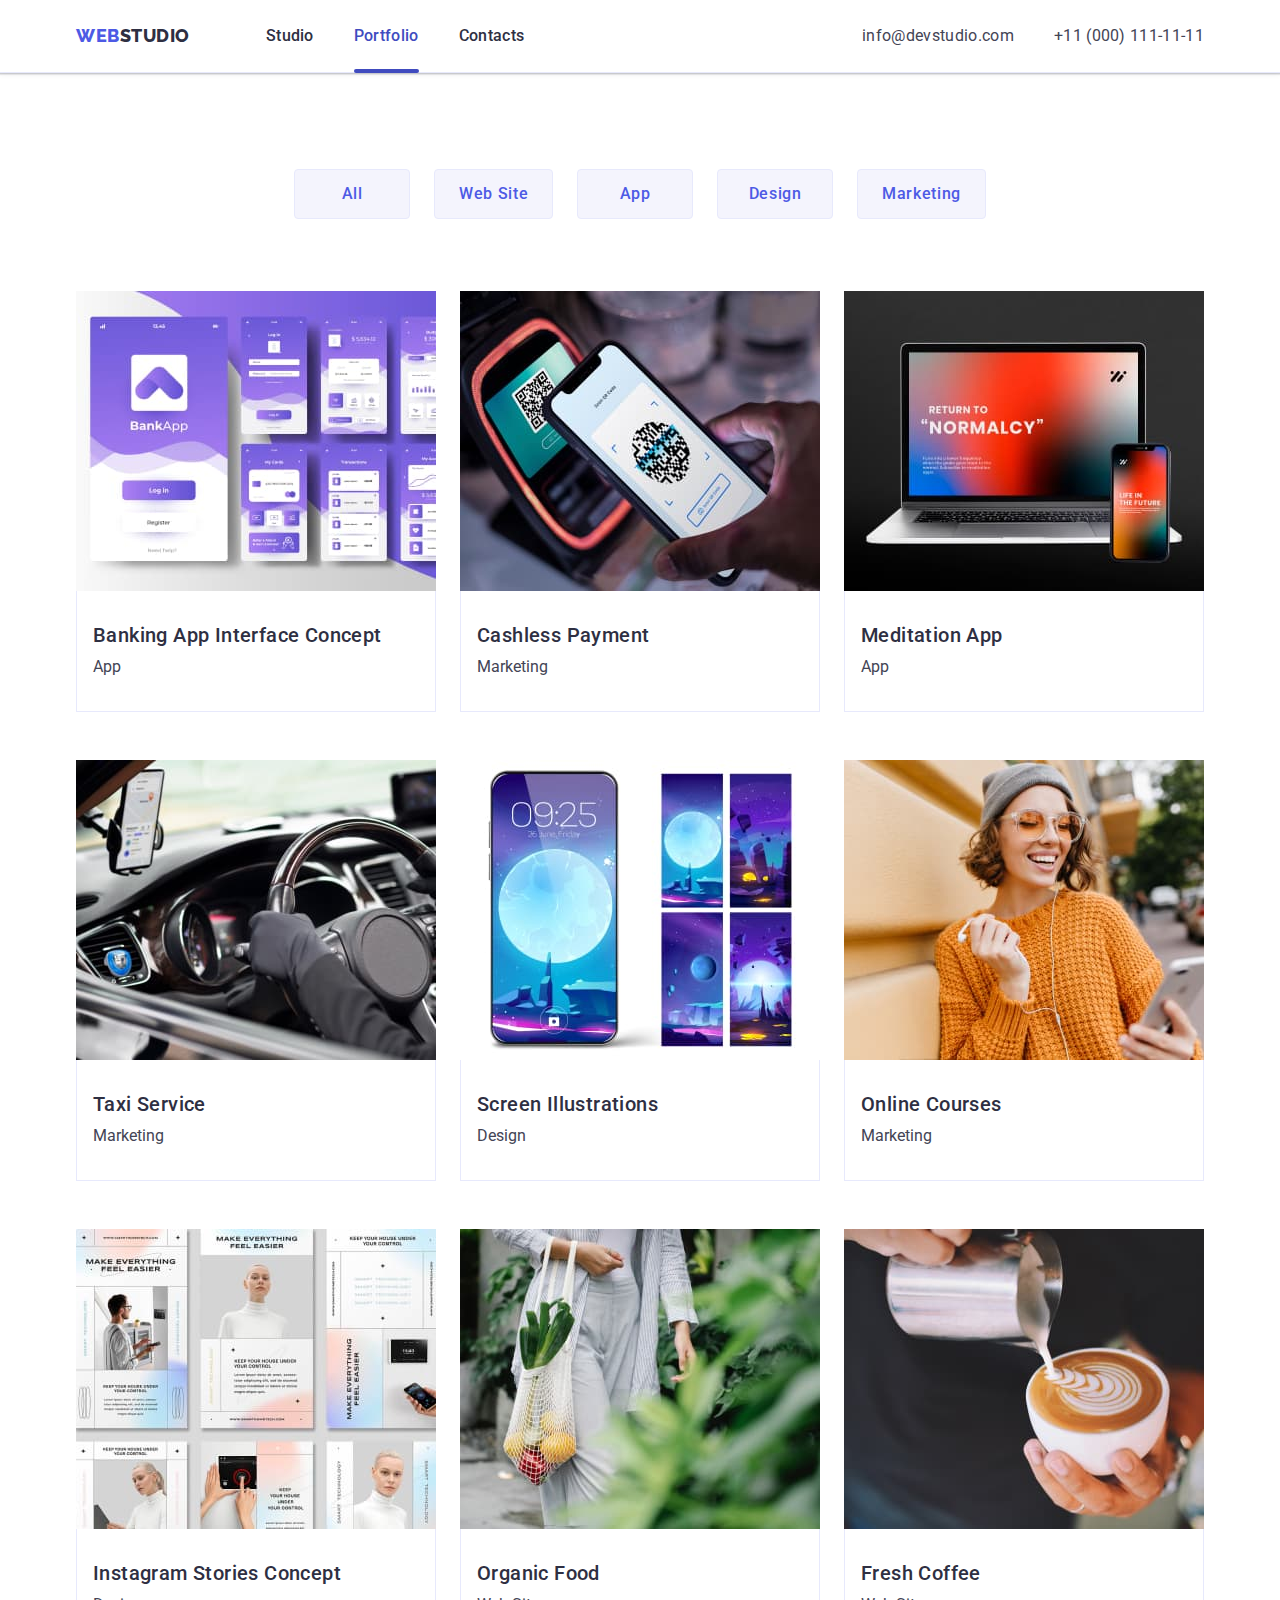
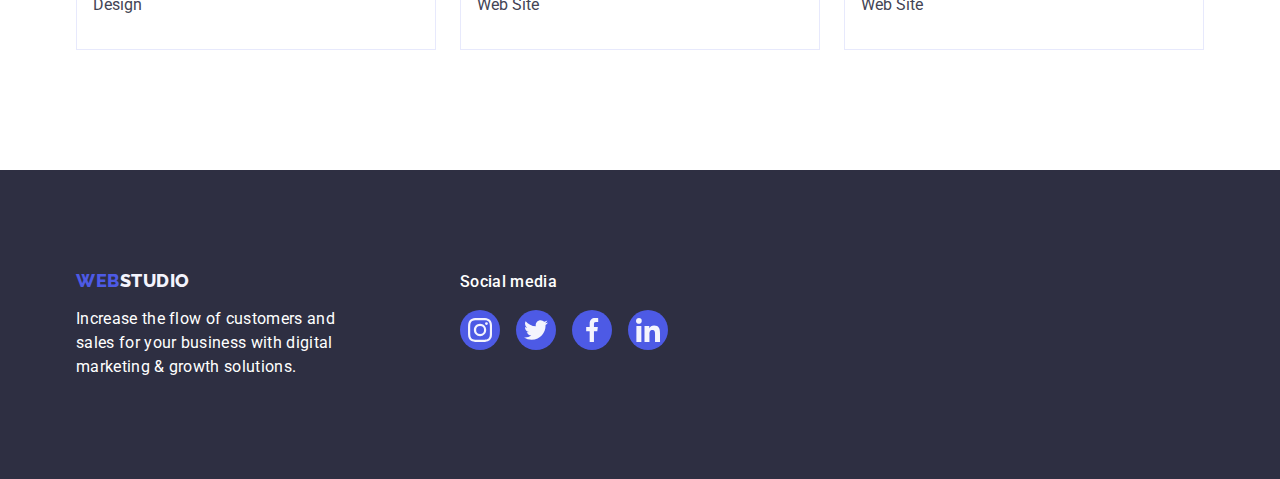
==== portfolio.html @ 67661bf7 "Initial commit" ====
<!DOCTYPE html>
<html lang="en">
  <head>
    <meta charset="UTF-8" />
    <meta name="viewport" content="width=device-width, initial-scale=1.0" />
    <title>Web studio</title>
    <!--Normalizer-->
    <link
      rel="stylesheet"
      href="https://cdn.jsdelivr.net/npm/modern-normalize@2.0.0/modern-normalize.min.css"
    />
    <!--activation css-->
    <link rel="stylesheet" href="./css/styles.css" />
    <!--activation ralewey+roboto-->
    <link rel="preconnect" href="https://fonts.googleapis.com" />
    <link rel="preconnect" href="https://fonts.gstatic.com" crossorigin />
    <link
      href="https://fonts.googleapis.com/css2?family=Raleway:wght@800&family=Roboto:wght@400;500;700;900&display=swap"
      rel="stylesheet"
    />
  </head>
  <body>
    <header class="page-header">
      <div class="header-container container">
        <nav class="nav-adress">
          <!--logo-->
          <a class="logo link" href="./index.html"
            >Web<span class="logo-header">Studio</span></a
          >
          <ul class="header-nav-list list">
            <!--navigation menu-->
            <li>
              <a class="header-nav-menu link" href="./index.html">Studio</a>
            </li>
            <li>
              <a class="header-nav-menu current link" href="./portfolio.html"
                >Portfolio</a
              >
            </li>
            <li><a class="header-nav-menu link" href="">Contacts</a></li>
          </ul>
        </nav>
        <address class="adress">
          <ul class="adress-list list">
            <li>
              <a class="adress-link link" href="mailto:info@devstudio.com"
                >info@devstudio.com</a
              >
            </li>
            <li>
              <a class="adress-link link" href="tel:+110001111111"
                >+11 (000) 111-11-11</a
              >
            </li>
          </ul>
        </address>
      </div>
    </header>
    <main>
      <section class="portfoio-section">
        <div class="container card">
          <h1 class="visually-hidden">item navigation</h1>
          <ul class="nav-button-list list">
            <!--button navigation-->
            <li class="button-item">
              
              <button class="button-filters" type="button">All</button>
            </li>

            <li class="button-item">
              
              <button class="button-filters" type="button">Web Site</button>
            </li>

            <li class="button-item">
              
              <button class="button-filters" type="button">App</button>
            </li>
            <li class="button-item">
              
              <button class="button-filters" type="button">Design</button>
            </li>
            <li class="button-item">
              
              <button class="button-filters" type="button">Marketing</button>
            </li>
          </ul>

          <ul class="portfolio-list list">
            <li class="portfolio-picture">
              <a class="portfolio link" href="">
                <div class="portfolio-top-wrap">
                  <img
                    src="./images/ProjectCard1/img1.jpg"
                    alt="photo of banking app"
                    width="360"
                    height="300"
                  />
                  <p class="portfolio-top-text">
                    14 Stylish and User-Friendly App Design Concepts · Task
                    Manager App · Calorie Tracker App · Exotic Fruit Ecommerce
                    App · Cloud Storage App
                  </p>
                </div>

                <div class="card-content">
                  <h2 class="portfolio-caption">
                    Banking App Interface Concept
                  </h2>
                  <p class="portfolio-subtitle">App</p>
                </div></a
              >
            </li>
            <li class="portfolio-picture">
              <a class="portfolio link" href="">
                <div class="portfolio-top-wrap">
                  <img
                    src="./images/ProjectCard1/img2.jpg"
                    alt="photo of telefon payment"
                    width="360"
                    height="300"
                  />
                  <p class="portfolio-top-text">
                    14 Stylish and User-Friendly App Design Concepts · Task
                    Manager App · Calorie Tracker App · Exotic Fruit Ecommerce
                    App · Cloud Storage App
                  </p>
                </div>
                <div class="card-content">
                  <h2 class="portfolio-caption">Cashless Payment</h2>
                  <p class="portfolio-subtitle">Marketing</p>
                </div></a
              >
            </li>
            <li class="portfolio-picture">
              <a class="portfolio link" href="">
                <div class="portfolio-top-wrap">
                  <img
                    src="./images/ProjectCard1/img3.jpg"
                    alt="photo of meditation app"
                    width="360"
                    height="300"
                  />
                  <p class="portfolio-top-text">
                    14 Stylish and User-Friendly App Design Concepts · Task
                    Manager App · Calorie Tracker App · Exotic Fruit Ecommerce
                    App · Cloud Storage App
                  </p>
                </div>
                <div class="card-content">
                  <h2 class="portfolio-caption">Meditation App</h2>
                  <p class="portfolio-subtitle">App</p>
                </div></a
              >
            </li>
            <li class="portfolio-picture">
              <a class="portfolio link" href="">
                <div class="portfolio-top-wrap">
                  <img
                    src="./images/ProjectCard2/img1.jpg"
                    alt="photo of taxi service"
                    width="360"
                    height="300"
                  />
                  <p class="portfolio-top-text">
                    14 Stylish and User-Friendly App Design Concepts · Task
                    Manager App · Calorie Tracker App · Exotic Fruit Ecommerce
                    App · Cloud Storage App
                  </p>
                </div>
                <div class="card-content">
                  <h2 class="portfolio-caption">Taxi Service</h2>
                  <p class="portfolio-subtitle">Marketing</p>
                </div></a
              >
            </li>
            <li class="portfolio-picture">
              <a class="portfolio link" href="">
                <div class="portfolio-top-wrap">
                  <img
                    src="./images/ProjectCard2/img2.jpg"
                    alt="photo of telephone's screen"
                    width="360"
                    height="300"
                  />
                  <p class="portfolio-top-text">
                    14 Stylish and User-Friendly App Design Concepts · Task
                    Manager App · Calorie Tracker App · Exotic Fruit Ecommerce
                    App · Cloud Storage App
                  </p>
                </div>
                <div class="card-content">
                  <h2 class="portfolio-caption">Screen Illustrations</h2>
                  <p class="portfolio-subtitle">Design</p>
                </div></a
              >
            </li>
            <li class="portfolio-picture">
              <a class="portfolio link" href="">
                <div class="portfolio-top-wrap">
                  <img
                    src="./images/ProjectCard2/img3.jpg"
                    alt="photo of meditation app"
                    width="360"
                    height="300"
                  />
                  <p class="portfolio-top-text">
                    14 Stylish and User-Friendly App Design Concepts · Task
                    Manager App · Calorie Tracker App · Exotic Fruit Ecommerce
                    App · Cloud Storage App
                  </p>
                </div>
                <div class="card-content">
                  <h2 class="portfolio-caption">Online Courses</h2>
                  <p class="portfolio-subtitle">Marketing</p>
                </div></a
              >
            </li>
            <li class="portfolio-picture">
              <a class="portfolio link" href="">
                <div class="portfolio-top-wrap">
                  <img
                    src="./images/ProjectCard3/img1.jpg"
                    alt="photo of instagram content"
                    width="360"
                    height="300"
                  />
                  <p class="portfolio-top-text">
                    14 Stylish and User-Friendly App Design Concepts · Task
                    Manager App · Calorie Tracker App · Exotic Fruit Ecommerce
                    App · Cloud Storage App
                  </p>
                </div>
                <div class="card-content">
                  <h2 class="portfolio-caption">Instagram Stories Concept</h2>
                  <p class="portfolio-subtitle">Design</p>
                </div></a
              >
            </li>
            <li class="portfolio-picture">
              <a class="portfolio link" href="">
                <div class="portfolio-top-wrap">
                  <img
                    src="./images/ProjectCard3/img2.jpg"
                    alt="photo of organic food"
                    width="360"
                    height="300"
                  />
                  <p class="portfolio-top-text">
                    14 Stylish and User-Friendly App Design Concepts · Task
                    Manager App · Calorie Tracker App · Exotic Fruit Ecommerce
                    App · Cloud Storage App
                  </p>
                </div>
                <div class="card-content">
                  <h2 class="portfolio-caption">Organic Food</h2>
                  <p class="portfolio-subtitle">Web Site</p>
                </div></a
              >
            </li>
            <li class="portfolio-picture">
              <a class="portfolio link" href="">
                <div class="portfolio-top-wrap">
                  <img
                    src="./images/ProjectCard3/img3.jpg"
                    alt="photo of cofe"
                    width="360"
                    height="300"
                  />
                  <p class="portfolio-top-text">
                    14 Stylish and User-Friendly App Design Concepts · Task
                    Manager App · Calorie Tracker App · Exotic Fruit Ecommerce
                    App · Cloud Storage App
                  </p>
                </div>
                <div class="card-content">
                  <h2 class="portfolio-caption">Fresh Coffee</h2>
                  <p class="portfolio-subtitle">Web Site</p>
                </div></a
              >
            </li>
          </ul>
        </div>
      </section>
    </main>
    <footer class="footer">
      <div class="footer-container container">
        <div class="footer-logo-wrap">
          <a class="logo-footer-logo link" href="./index.html"
            >Web<span class="logo-footer">Studio</span></a
          >
          <p class="text-footer">
            Increase the flow of customers and sales for your business with
            digital marketing & growth solutions.
          </p>
        </div>
        <div class="footer-social">
          <p class="footer-podtitle">Social media</p>
          <ul class="footer-card-list list">
            <li class="card-items">
              <a class="icon-footer" href="">
                <svg class="card-icons" width="24" height="24">
                  <use href="./images/icons.svg#icon-instagram"></use>
                </svg>
              </a>
            </li>
            <li class="card-items">
              <a class="icon-footer" href="">
                <svg class="card-icons" width="24" height="24">
                  <use href="./images/icons.svg#icon-twitter"></use>
                </svg>
              </a>
            </li>
            <li class="card-items">
              <a class="icon-footer" href="">
                <svg class="card-icons" width="24" height="24">
                  <use href="./images/icons.svg#icon-facebook"></use>
                </svg>
              </a>
            </li>
            <li class="card-items">
              <a class="icon-footer" href="">
                <svg class="card-icons" width="24" height="24">
                  <use href="./images/icons.svg#icon-linkedin"></use>
                </svg>
              </a>
            </li>
          </ul>
        </div>
      </div>
    </footer>
    <script src="./js/modal.js"></script>
  </body>
</html>
---- css/styles.css ----
html {
  box-sizing: border-box;
}


img {
  display: block;
}

:root {
  --main-text-style: Roboto, sans-serif;
  --main-color: #434455;
  --main-background-color: #ffffff;
  --white-color: #ffffff;
}

body {
  background-color: var(--main-background-color);
  font-family: Roboto, sans-serif;
  color: #434455;
  font-style: normal;
}
p,
h1,
h2,
h3,
h4,
h5,
h6,
ul,
ol {
  padding: 0;
  margin: 0;
}

.list {
  list-style: none;
}
.link {
  list-style: none;
  text-decoration: none;
}
.link .adinfo:hover,
.link .adinfo:focus {
  color: #404bbf;
}


.page-header {
  border-bottom: 1px solid #e7e9fc;
  box-shadow: 0px 2px 1px rgba(46, 47, 66, 0.08),
    0px 1px 1px rgba(46, 47, 66, 0.16), 0px 1px 6px rgba(46, 47, 66, 0.08);
}
.container {
  width: 1158px;
  padding-left: 15px;
  padding-right: 15px;
  margin-right: auto;
  margin-left: auto;
}
.header-container {
  
  display: flex;
  flex-direction: row;
  align-items: center;
  justify-content: space-between;
}
.nav-adress {
  display: flex;
  align-items: center;

}
.logo {
  font-family: Raleway, sans-serif;
  font-weight: 800;
  font-size: 18px;
  display: inline-block;
  line-height: 1.17;
  letter-spacing: 0.03em;
  text-transform: uppercase;
  color: #4D5AE5;
  margin-right: 76px;
}
.logo-footer-logo {
  font-family: Raleway, sans-serif;
  font-weight: 800;
  font-size: 18px;
  display: inline-block;
  line-height: 1.17;
  letter-spacing: 0.03em;
  text-transform: uppercase;
  color: #4d5ae5;
  display: inline-block;
}
.logo-header {
  letter-spacing: 0.03em;
  color: #2e2f42;
}

.header-nav-list {
  display: flex;
  gap: 40px;
}

.header-nav-menu.current::after {
  background-color: #404bbf;
}
.header-nav-menu.current {
  color: #404bbf;
}
.header-nav-menu {
  font-weight: 500;
  font-size: 16px;
  line-height: 1.5;
  letter-spacing: 0.02em;
  color: #2e2f42;
  display: inline-block;
  padding-top: 24px;
  padding-bottom: 24px;
  position: relative;
  transition: color 250ms cubic-bezier(0.4, 0, 0.2, 1);
}

.header-nav-menu:hover,
.header-nav-menu:focus {
  color: #404bbf;
}
.header-nav-menu::after {
  content: "";
  position: absolute;
  left: 0;
  bottom: -1px;
  display: block;
  width: 100%;
  height: 4px;
  border-radius: 2px;
}

.adress {
  font-style: normal;
}
.adress-list {
  display: flex;
  gap: 40px;
}

.adress-link {
  font-size: 16px;
  line-height: 1.5;
  letter-spacing: 0.02em;
  color: #434455;
  transition: color 250ms cubic-bezier(0.4, 0, 0.2, 1);;
}
.adress-link:hover,
.adress-link:focus {
  color: #404bbf;
}

.hero-section {
  background-color: #2e2f42;
  padding: 188px 0;
  background-image: linear-gradient(rgba(46, 47, 66, 0.7), rgba(46, 47, 66, 0.7)), url(../images/img-name.jpg);
  background-size: cover;
  margin: 0 auto;
  max-width: 1440px;
  background-repeat: no-repeat;
  background-position: center;
}

.hero-title {
  font-size: 56px;
  font-weight: 700;
  line-height: 1.07;
  letter-spacing: 0.02em;
  text-align: center;
  color: #ffffff;
  max-width: 496px;
  margin: 0 auto;
  margin-bottom: 48px;
}

.button {
  min-width: 169px;
  background-color: #4d5ae5;
  color: #ffffff;
  font-weight: 500;
  line-height: 1.5;
  letter-spacing: 0.04em;
  padding: 16px 32px;
  border-radius: 4px;
  box-shadow: 0px 4px 4px 0px rgba(0, 0, 0, 0.15);
  height: 56px;
  border: none;
  cursor: pointer;
  display: block;
  margin-right: auto;
  margin-left: auto;
  transition: background-color 250ms cubic-bezier(0.4, 0, 0.2, 1);
}

.button:hover,
.button:focus {
  background-color: #404bbf;
}

.goals {
  padding: 120px 0px;
  align-content: space-around;
  flex-wrap: wrap;
  flex-direction: column;
}
.goals-icons {
  width: 64px;
  height: 64px;
}
.icons {
  display: flex;
  border: #f4f4fd;
  width: 264px;
  height: 112px;
  flex-shrink: 0;
  border-radius: 4px;
  margin-bottom: 8px;
  justify-content: center;
  align-items: center;
  background-color: #f4f4fd;
}
.visually-hidden {
  position: absolute;
  width: 1px;
  height: 1px;
  margin: -1px;
  border: 0;
  padding: 0;
  white-space: nowrap;
  clip-path: inset(100%);
  clip: rect(0 0 0 0);
  overflow: hidden;
}
.goals-title {
  font-weight: 500;
  font-size: 20px;
  line-height: 1.2;
  letter-spacing: 0.02em;
  color: #2e2f42;
  padding-top: 120px;
}

.goals-list {
  display: flex;
  gap: 24px;
}


.goals-item {
  display: block;
  width: calc((100% - 72px) / 4);
}

.goals-subject {
  font-weight: 500;
  font-size: 20px;
  line-height: 1.2;
  letter-spacing: 0.02em;
  color: #2e2f42;
  margin-bottom: 8px;
}
.text-subjeckt {
  font-size: 16px;
  line-height: 1.5;
  letter-spacing: 0.02em;
  color: #434455;
}

.advantages {
  padding-bottom: 120px;
}
.advantages-list {
  display: flex;
  gap: 24px;
}
.advantages-list-images {
  width: calc((100% - 48px) / 3);
}
.headline {
  font-size: 36px;
  line-height: 1.11;
  text-align: center;
  letter-spacing: 0.02em;
  text-transform: capitalize;
  color: #2e2f42;
  margin-bottom: 72px;
}


.team-title {
  background-color: #f4f4fd;
  padding: 120px 0;
}
.team-list {
  display: flex;
  justify-content: center;
  gap: 24px;
  flex-wrap: wrap; 
}
.team-photo {
  width: calc((100% - 72px) / 4);
  background-color: #ffffff;
  border-radius: 0px 0px 4px 4px;
  box-shadow: 0px 2px 1px 0px rgba(46, 47, 66, 0.08),
    0px 1px 1px 0px rgba(46, 47, 66, 0.16),
    0px 1px 6px 0px rgba(46, 47, 66, 0.08);
}
.team-member {
  font-weight: 500;
  font-size: 20px;
  line-height: 1.2;
  letter-spacing: 0.02em;
  color: #2e2f42;
  text-align: center;
  margin-bottom: 8px;
}
.team-position {
  font-size: 16px;
  line-height: 1.5;
  letter-spacing: 0.02em;
  color: #434455;
  text-align: center;
  margin-bottom: 8px;
}
.card-content-team {
  display: flex;
  flex-direction: column;
  justify-content: center;
  align-items: center;
  padding: 32px 0;
}
.card-content {
  padding: 32px 16px;
  border: 1px solid #e7e9fc;
  border-top: none;
}
.card-icons {
  display: flex;
  fill: #f4f4fd;
}
.card-icons-link {
  width: 100%;
  height: 100%;
  background-color: #4d5ae5;
  transition: background-color 250ms cubic-bezier(0.4, 0, 0.2, 1);
  border-radius: 50%;
  display: flex;
  align-items: center;
  justify-content: center;
  fill: #f4f4fd;
}
.card-icons-link:hover,
.card-icons-link:focus {
  background-color: #404bbf;
}
.card-list {
  justify-content: center;
  display: flex;
  gap: 24px;
}
.card-items {
  justify-content: center;
  width: 40px;
  height: 40px;
  transition: background-color 250ms cubic-bezier(0.4, 0, 0.2, 1);
}
.customers-icons {
  fill: currentColor;
}

.customers-section {
  padding-top: 120px;
  padding-bottom: 120px;
}
.customers-icons-link {
  display: block;
  transition: border-color 250ms cubic-bezier(0.4, 0, 0.2, 1),
    color 250ms cubic-bezier(0.4, 0, 0.2, 1);
} 

.customers-icons:hover,
.costomers-icons:focus {
  fill: #404bbf;
  border-color: #404bbf;
}


.team-card-link {
  display: flex;
}

.customers {
  background-color: #fff;
  display: flex;
  gap: 24px;
  justify-content: center;
}
.customers {
  transition: border-color 250ms cubic-bezier(0.4, 0, 0.2, 1),
    color 250ms cubic-bezier(0.4, 0, 0.2, 1);
}
.customers-item {
  width: calc((100% - 120px) / 6);
  height: 88px;
}
.customers-icons {
  fill: currentColor;
}
.customers-icons-link {
  color: #8e8f99;
  display: flex;
  border-radius: 4px;
  border: 1px solid #8e8f99;
  width: 100%;
  height: 100%;
  align-items: center;
  justify-content: center;
  fill: currentColor; 
}
.customers-icons-link:hover, 
.customers-icons-link:focus {
  border-color: #404bbf;
  color: #404bbf;

}
.customers-list {
  display: flex;
  gap: 24px;
}

.customers-title {
  color: #2e2f42;
  text-align: center;
  font-family: Roboto;
  font-size: 36px;
  
  line-height: 1.11;
  letter-spacing: 0.72px;

  margin-bottom: 72px;
}

.nav-button-list {
  display: flex;
  gap: 24px;
  justify-content: center;
  margin-bottom: 72px;
}
.button-item {
  max-width: 360px;
  transition: color 250ms cubic-bezier(0.4, 0, 0.2, 1),
    background-color 250ms cubic-bezier(0.4, 0, 0.2, 1),
    border-color 250ms cubic-bezier(0.4, 0, 0.2, 1),
    box-shadow 250ms cubic-bezier(0.4, 0, 0.2, 1);
}


.logo-footer {
  color: #f4f4fd;
  display: inline-block;
  margin-bottom: 16px;
}
.logo-link {
  display: inline-block;
  margin-bottom: 16px;
}

.button-filters {
  font-family: Roboto, sans-serif;
  font-size: 16px;
  cursor: pointer;
  min-width: 116px;
  text-align: center;
  color: #4d5ae5;
  background-color: #f4f4fd;
  font-weight: 500;
  line-height: 1.5;
  letter-spacing: 0.04em;
  padding: 12px 24px;
  border: 1px solid#E7E9FC;
  border-radius: 4px;
  transition: color 250ms cubic-bezier(0.4, 0, 0.2, 1),
    background-color 250ms cubic-bezier(0.4, 0, 0.2, 1),
    border-color 250ms cubic-bezier(0.4, 0, 0.2, 1),
    box-shadow 250ms cubic-bezier(0.4, 0, 0.2, 1);
}

.button-filters:hover,
.button-filters:focus {
  color: #ffffff;
  background-color: #404bbf;
  border: 1px solid transparent;
  box-shadow: 0px 3px 1px rgba(0, 0, 0, 0.1),
    0px 2px 1px rgba(0, 0, 0, 0.08),
    0px 2px 2px rgba(0, 0, 0, 0.12);
}


.portfoio-section {
  padding: 96px 0 120px 0;
}

.portfolio-list {
  display: flex;
  flex-wrap: wrap;
  row-gap: 48px;
  column-gap: 24px;
}
.portfolio {
  display: block;
  transition: box-shadow 250ms cubic-bezier(0.4, 0, 0.2, 1);
}
.portfolio:focus,
.portfolio:hover {
  box-shadow: 0px 1px 6px rgba(46, 47, 66, 0.08),
    0px 1px 1px rgba(46, 47, 66, 0.16),
    0px 2px 1px rgba(46, 47, 66, 0.08);
}

.portfolio-caption {
  font-weight: 500;
  font-size: 20px;
  line-height: 1.2;
  letter-spacing: 0.02em;
  color: #2e2f42;
  text-align: left;
  justify-content: flex-start;
  margin-bottom: 8px;
}

.portfolio:hover .portfolio-top-text,
.portfolio:focus .portfolio-top-text {
  transform: translateY(0);
}

.portfolio-top-text {
  position: absolute;
  top: 0;
  height: 100%;
  color: #F4F4FD;
  font-size: 16px;
  background-color: #4D5AE5;
  line-height: 24px;
  padding: 40px 32px;
  transform: translateY(100%);
  transition: transform 250ms cubic-bezier(0.4, 0, 0.2, 1);;
  overflow: auto;
  letter-spacing: 0.02em;
}
.portfolio-top-wrap {
  position: relative;
  overflow: hidden;
}

.footer-podtitle {
  font-size: 16px;
  font-weight: 500;
  line-height: 24px;
  letter-spacing: 0.32px;
  color: #FFFFFF;
  margin-bottom: 16px;
}
.footer-container {
  display: flex;
  /* gap: 120px; */
  align-items: baseline;
}

.icon-footer {
  width: 100%;
  height: 100%;
  background-color: #4d5ae5;
  border-radius: 50%;
  display: flex;
  align-items: center;
  justify-content: center;
  fill: #fff;
  transition: background-color 250ms cubic-bezier(0.4, 0, 0.2, 1);
}
.icon-footer:hover,
.icon-footer:focus {
  background-color: #31d0aa;
}
.footer-card-list {
  display: flex;
  gap: 16px;
}

.footer {
  background-color: #2e2f42;
  color: #e7e9fc;
  padding: 100px 0;
}
.text-footer {
  font-family: Roboto, sans-serif;
  line-height: 1.5;
  color: #ffffff;
  letter-spacing: 0.02em;
  width: 264px;
}
.footer-logo-wrap {
  margin-right: 120px;
}

.portfolio-subtitle {
  color: #434455;
  line-height: 1.5;
  letter-spacing: 0, 02em;
  text-align: left;
  justify-content: flex-start;
}

/* Modal icon */
.backdrop {
  position: fixed;
  top: 0;
  left: 0;
  width: 100%;
  height: 100%;
  min-height: 584px;
  background-color: rgba(46, 47, 66, 0.4);
  transition: opacity 250ms cubic-bezier(0.4, 0, 0.2, 1),
    visibility 250ms cubic-bezier(0.4, 0, 0.2, 1);
}

.modal {
  position: absolute;
  width: 408px;
  min-height: 584px;
  background-color: #fcfcfc;
  top: 50%;
  left: 50%;
  transform: translate(-50%, -50%);
  padding: 15px;
  box-shadow: 0px 1px 1px rgba(0, 0, 0, 0.14), 0px 1px 3px rgba(0, 0, 0, 0.12),
    0px 2px 1px rgba(0, 0, 0, 0.2);
  border-radius: 4px;
  transition: transform 250ms cubic-bezier(0.4, 0, 0.2, 1);
}
.modal-button {
  position: absolute;
  top: 24px;
  right: 24px;
  width: 24px;
  height: 24px;
  border-radius: 50%;
  display: flex;
  align-items: center;
  justify-content: center;
  background-color: #e7e9fc;
  border: 1px solid rgba(0, 0, 0, 0.1);
  padding: 0;
  cursor: pointer;
  transition: background-color 250ms cubic-bezier(0.4, 0, 0.2, 1),
  border 250ms cubic-bezier(0.4, 0, 0.2, 1);
}
.modal-button:hover,
.modal-button:focus {
  background-color: #404bbf;
  border: none;
  fill: #fff;
}
.is-hidden {
   visibility: hidden;
    opacity: 0;
    pointer-events: none;
}
.modal-button-icon {
  transition: fill 250ms cubic-bezier(0.4, 0, 0.2, 1);
}
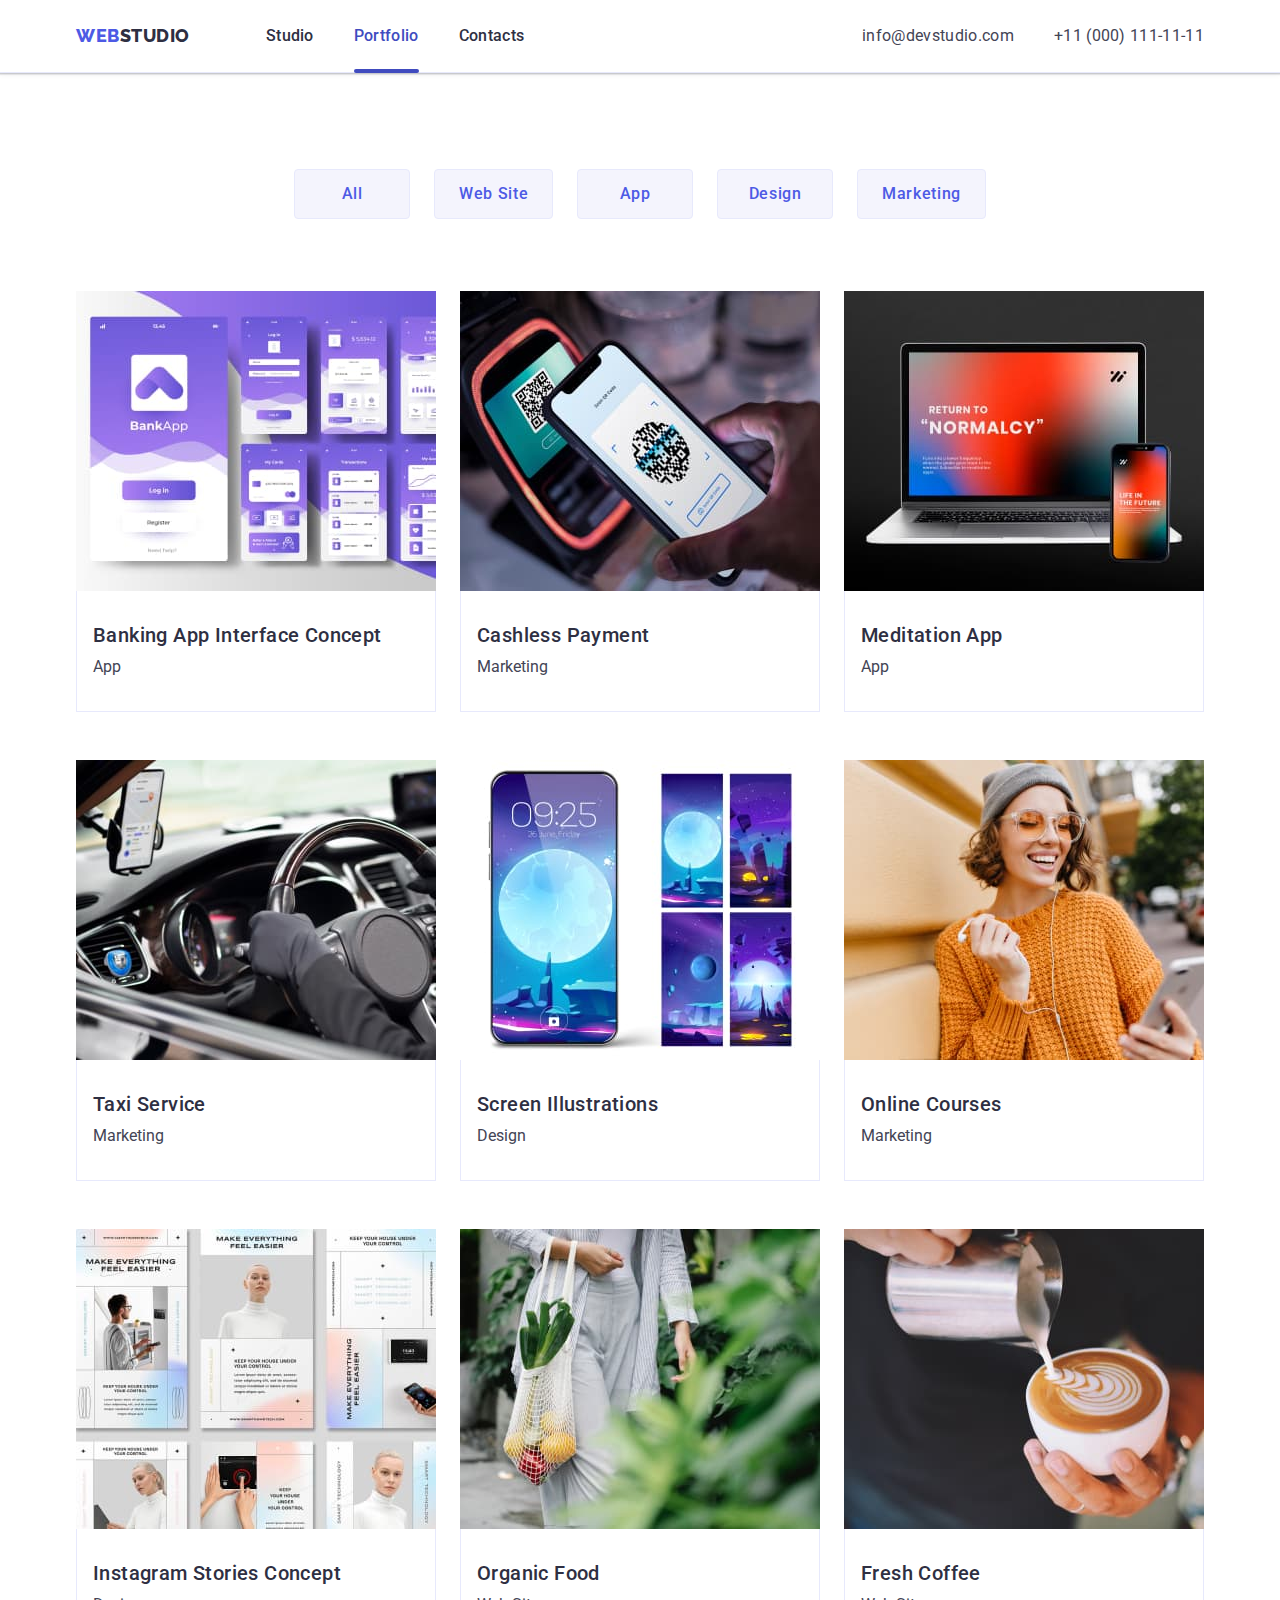
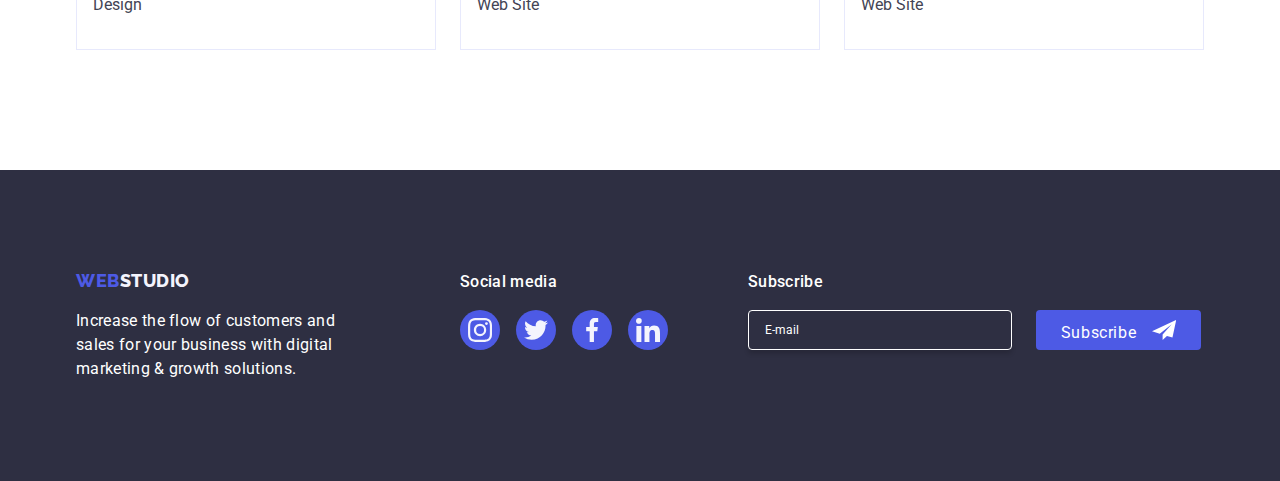
==== commit bac56651: "hw5" ====
--- a/portfolio.html
+++ b/portfolio.html
@@ -63,25 +63,20 @@
           <ul class="nav-button-list list">
             <!--button navigation-->
             <li class="button-item">
-              
               <button class="button-filters" type="button">All</button>
             </li>
 
             <li class="button-item">
-              
               <button class="button-filters" type="button">Web Site</button>
             </li>
 
             <li class="button-item">
-              
               <button class="button-filters" type="button">App</button>
             </li>
             <li class="button-item">
-              
               <button class="button-filters" type="button">Design</button>
             </li>
             <li class="button-item">
-              
               <button class="button-filters" type="button">Marketing</button>
             </li>
           </ul>
@@ -327,6 +322,23 @@
             </li>
           </ul>
         </div>
+        <div class="footer-form-subscribe">
+          <p class="footer-podtitle">Subscribe</p>
+          <form class="footer-form" name="subscribe_form">
+            <input
+              class="footer-form-input"
+              name="subscribe_email5"
+              type="email"
+              placeholder="E-mail"
+            />
+            <button class="button-footer" type="submit">
+              Subscribe
+              <svg class="footer-form-icon" width="24" height="24">
+                <use href="./images/icons.svg#icon-icon-send"></use>
+              </svg>
+            </button>
+          </form>
+        </div>
       </div>
     </footer>
     <script src="./js/modal.js"></script>
--- a/css/styles.css
+++ b/css/styles.css
@@ -91,6 +91,7 @@
   text-transform: uppercase;
   color: #4d5ae5;
   display: inline-block;
+  margin-bottom: 17.5px;
 }
 .logo-header {
   letter-spacing: 0.03em;
@@ -464,7 +465,7 @@
 .logo-footer {
   color: #f4f4fd;
   display: inline-block;
-  margin-bottom: 16px;
+  /* margin-bottom: 16px; */
 }
 .logo-link {
   display: inline-block;
@@ -616,6 +617,53 @@
   justify-content: flex-start;
 }
 
+.button-footer {
+  
+  background-color: #4D5AE5;
+  display: flex;
+  color: #fff;
+  width: 165px;
+  height: 40px;
+  padding: 8px 8px;
+    font-size: 16px;
+    font-style: normal;
+    letter-spacing: 0.64px;
+justify-content: center;
+    align-items: flex-end;
+    gap: 16px;
+    border: none;
+    border-radius: 4px;
+ 
+}
+.footer-social {
+  margin-right: 80px;
+}
+.footer-form {
+  display: flex;
+}
+.footer-form-input {
+    width: 264px;
+    height: 40px;
+    padding: 8px 16px;
+    margin-right: 24px;
+    color: #FFF;
+    outline: transparent;
+    background-color: transparent;
+    border-radius: 4px;
+    border: 1px solid  #FFF;
+    box-shadow: 0px 4px 4px 0px rgba(0, 0, 0, 0.15);
+    font-size: 12px;
+    /* letter-spacing: 0,04em; */
+}
+.footer-form-input::placeholder {
+   color: #FFF;
+}
+.footer-form-icon {
+  fill: #FFFFFF;
+  
+}
+
+
 /* Modal icon */
 .backdrop {
   position: fixed;
@@ -674,4 +722,36 @@
 .modal-button-icon {
   transition: fill 250ms cubic-bezier(0.4, 0, 0.2, 1);
 }
-
+.modal-caption {
+}
+/* modal form */
+.modal-form {}
+
+.modal-form-label {}
+
+.modal-form-field {}
+
+.modal-form-input {}
+
+.modal-form-icon {}
+
+.modal-form-comment {}
+
+.modal-form-agreement {}
+
+.visually-hidden {}
+
+.agreement-checkbox {}
+
+.agrement-checkbox-icon {}
+
+.modal-form-desc {}
+
+.modal-form-link {}
+
+.modal-form-btn {}
+
+.btn {}
+
+.btn-accent {}
+
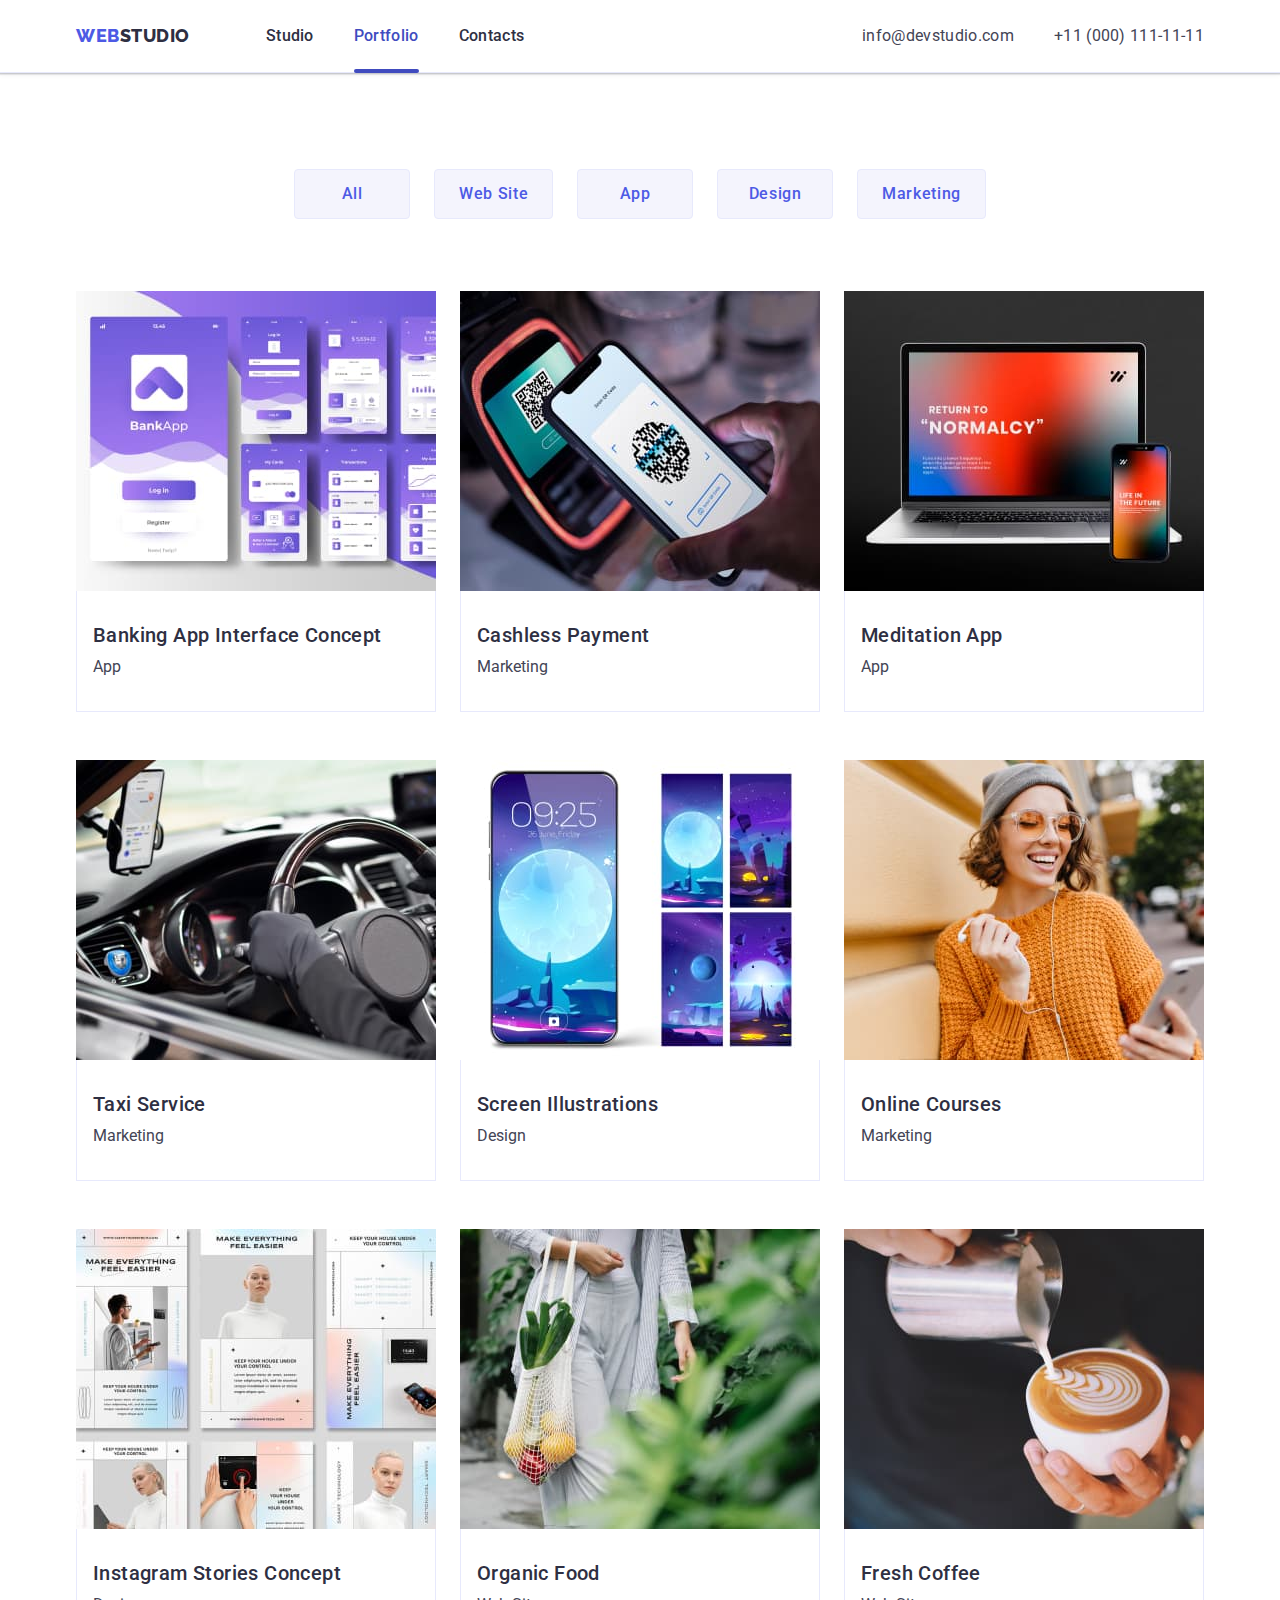
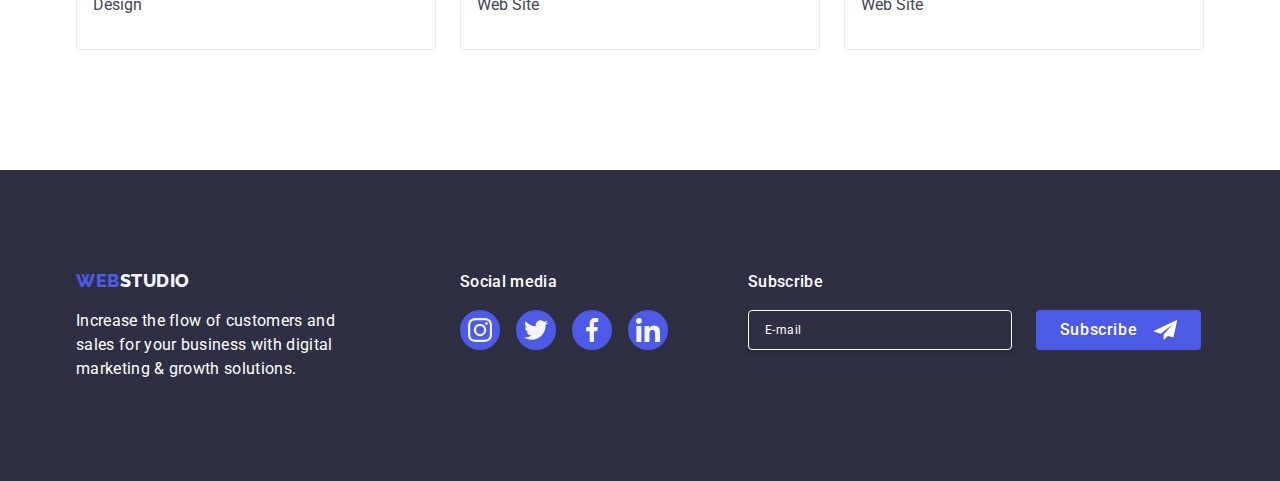
==== commit 67f46ba9: "hw5" ====
--- a/portfolio.html
+++ b/portfolio.html
@@ -325,12 +325,14 @@
         <div class="footer-form-subscribe">
           <p class="footer-podtitle">Subscribe</p>
           <form class="footer-form" name="subscribe_form">
+            <label class="form-label">
             <input
               class="footer-form-input"
               name="subscribe_email5"
               type="email"
               placeholder="E-mail"
             />
+            </label>
             <button class="button-footer" type="submit">
               Subscribe
               <svg class="footer-form-icon" width="24" height="24">
--- a/css/styles.css
+++ b/css/styles.css
@@ -622,45 +622,47 @@
   background-color: #4D5AE5;
   display: flex;
   color: #fff;
-  width: 165px;
+  min-width: 165px;
+  font-weight: 500;
   height: 40px;
   padding: 8px 8px;
     font-size: 16px;
     font-style: normal;
     letter-spacing: 0.64px;
-justify-content: center;
-    align-items: flex-end;
-    gap: 16px;
+    justify-content: center;
+    align-items: center;
+    
     border: none;
     border-radius: 4px;
- 
+    line-height: 1.5;
+    cursor: pointer;
 }
 .footer-social {
   margin-right: 80px;
 }
 .footer-form {
   display: flex;
+  gap: 24px;
 }
 .footer-form-input {
     width: 264px;
     height: 40px;
-    padding: 8px 16px;
-    margin-right: 24px;
-    color: #FFF;
-    outline: transparent;
+    border: 1px solid #ffffff;
     background-color: transparent;
+    font-size: 12px;
+    line-height: 1.5;
+    letter-spacing: 0.04em;
+    padding-left: 16px;
+    box-shadow: 0px 4px 4px 0px rgba(0, 0, 0, 0.15);
     border-radius: 4px;
-    border: 1px solid  #FFF;
-    box-shadow: 0px 4px 4px 0px rgba(0, 0, 0, 0.15);
-    font-size: 12px;
-    /* letter-spacing: 0,04em; */
+    color: #ffffff;  
 }
 .footer-form-input::placeholder {
-   color: #FFF;
+   color: #ffffff;
 }
 .footer-form-icon {
   fill: #FFFFFF;
-  
+  margin-left: 16px;
 }
 
 
@@ -707,6 +709,7 @@
   cursor: pointer;
   transition: background-color 250ms cubic-bezier(0.4, 0, 0.2, 1),
   border 250ms cubic-bezier(0.4, 0, 0.2, 1);
+
 }
 .modal-button:hover,
 .modal-button:focus {
@@ -723,35 +726,187 @@
   transition: fill 250ms cubic-bezier(0.4, 0, 0.2, 1);
 }
 .modal-caption {
+display: flex;
+margin-top: 48px;
+margin-bottom: 16px;
+justify-content: center;
+
 }
 /* modal form */
-.modal-form {}
-
-.modal-form-label {}
-
-.modal-form-field {}
-
-.modal-form-input {}
-
-.modal-form-icon {}
-
-.modal-form-comment {}
-
-.modal-form-agreement {}
-
-.visually-hidden {}
-
-.agreement-checkbox {}
-
-.agrement-checkbox-icon {}
-
-.modal-form-desc {}
-
-.modal-form-link {}
-
-.modal-form-btn {}
-
-.btn {}
-
-.btn-accent {}
-
+
+.modal-form {
+
+}
+
+.modal-form-label {
+  display: block;
+  margin-bottom: 8px;
+  font-size: 12px;
+  letter-spacing: -0.02em;
+  color: #8E8F99;
+}
+
+.modal-form-field {
+  position: relative;
+  margin-bottom: 8px;
+}
+.modal-form-input {
+  height: 40px;
+}
+
+.modal-form-input,
+.modal-form-comment {
+  width: 100%;
+  padding: 8px 16px;
+  font-size: 12px;
+  letter-spacing: -0.02em;
+  border-radius: 4px;
+  outline: transparent;
+  border: 1px solid rgba(46, 47, 66, 0.40);
+  transition: 1px solid border-color #2E2F4266;
+}
+
+.modal-form-input:focus,
+.modal-form-comment:focus {
+  border-color: #4D5AE5;
+}
+
+/* Check input state */
+.modal-form-input:not(:placeholder-shown):invalid:required {
+  border-color: #e74a3b;
+}
+
+.modal-form-input:not(:placeholder-shown):valid:required {
+  border-color: #2cd882;
+}
+
+.modal-form-input {
+  padding-left: 62px;
+}
+
+.modal-form-input::placeholder {
+  opacity: 0;
+  color: rgba(64, 64, 64, 0.3);
+  transition: opacity 300ms ease 0s;
+}
+
+.modal-form-input:focus::placeholder {
+  opacity: 1;
+  transition-delay: 300ms;
+}
+
+.modal-form-icon {
+  position: absolute;
+  top: 50%;
+  left: 0;
+  transform: translateX(24px) translateY(-50%);
+
+  transition: stroke 300ms ease;
+  fill: #2E2F42;
+  stroke: #404040;
+  pointer-events: none;
+}
+.modal-form-icon:focus {
+  fill: #4D5AE5;
+}
+
+.modal-form-input:focus+.modal-form-icon {
+  stroke: #4D5AE5;
+  fill: #4D5AE5;
+
+}
+
+.modal-form-input:not(:placeholder-shown):invalid:required+.modal-form-icon {
+  stroke: #e74a3b;
+}
+
+.modal-form-input:not(:placeholder-shown):valid:required+.modal-form-icon {
+  stroke: #2cd882;
+}
+
+.modal-form-info {
+  position: absolute;
+  top: 50%;
+  right: 0;
+  transform: translateX(-24px) translateY(-50%);
+}
+
+.error,
+.success {
+  transform-origin: center;
+  transform: scale(0.2);
+  opacity: 0;
+
+  transition: opacity 400ms cubic-bezier(0.68, -0.55, 0.27, 1.55),
+    transform 400ms cubic-bezier(0.68, -0.55, 0.27, 1.55);
+}
+
+.modal-form-input:not(:placeholder-shown):invalid:required~.modal-form-info .error {
+  opacity: 1;
+  transform: scale(1);
+}
+
+.modal-form-input:not(:placeholder-shown):valid:required~.modal-form-info .success {
+  opacity: 1;
+  transform: scale(1);
+}
+
+.modal-form-comment {
+  width: 100%;
+  height: 137px;
+  margin-bottom: 18px;
+
+  resize: none;
+}
+
+.modal-form-comment::placeholder {
+  color: rgba(64, 64, 64, 0.3);
+}
+
+.modal-form-agreement {
+  font-size: 14px;
+  letter-spacing: -0.02em;
+  color: rgba(64, 64, 64, 0.6);
+}
+
+.agreement-checkbox {
+  display: inline-flex;
+  align-items: center;
+  justify-content: center;
+
+  width: 20px;
+  height: 20px;
+  margin-right: 12px;
+
+  color: transparent;
+  
+  border: 1px solid rgba(17, 17, 17, 0.14);
+  
+}
+
+input[type='checkbox']:checked+.agreement-checkbox {
+  background-color: #4D5AE5;
+  border-color: #4D5AE5;
+  color: #ffffff;
+}
+
+.agrement-checkbox-icon {
+  fill: currentColor;
+}
+
+.modal-form-desc {
+  user-select: none;
+  font-size: 12px;
+  
+}
+
+.modal-form-link {
+  color: #4D5AE5;
+}
+
+.modal-form-btn {
+  margin-top: 40px;
+}
+.button.modalbuttom {
+   margin-top: 24px;
+}
